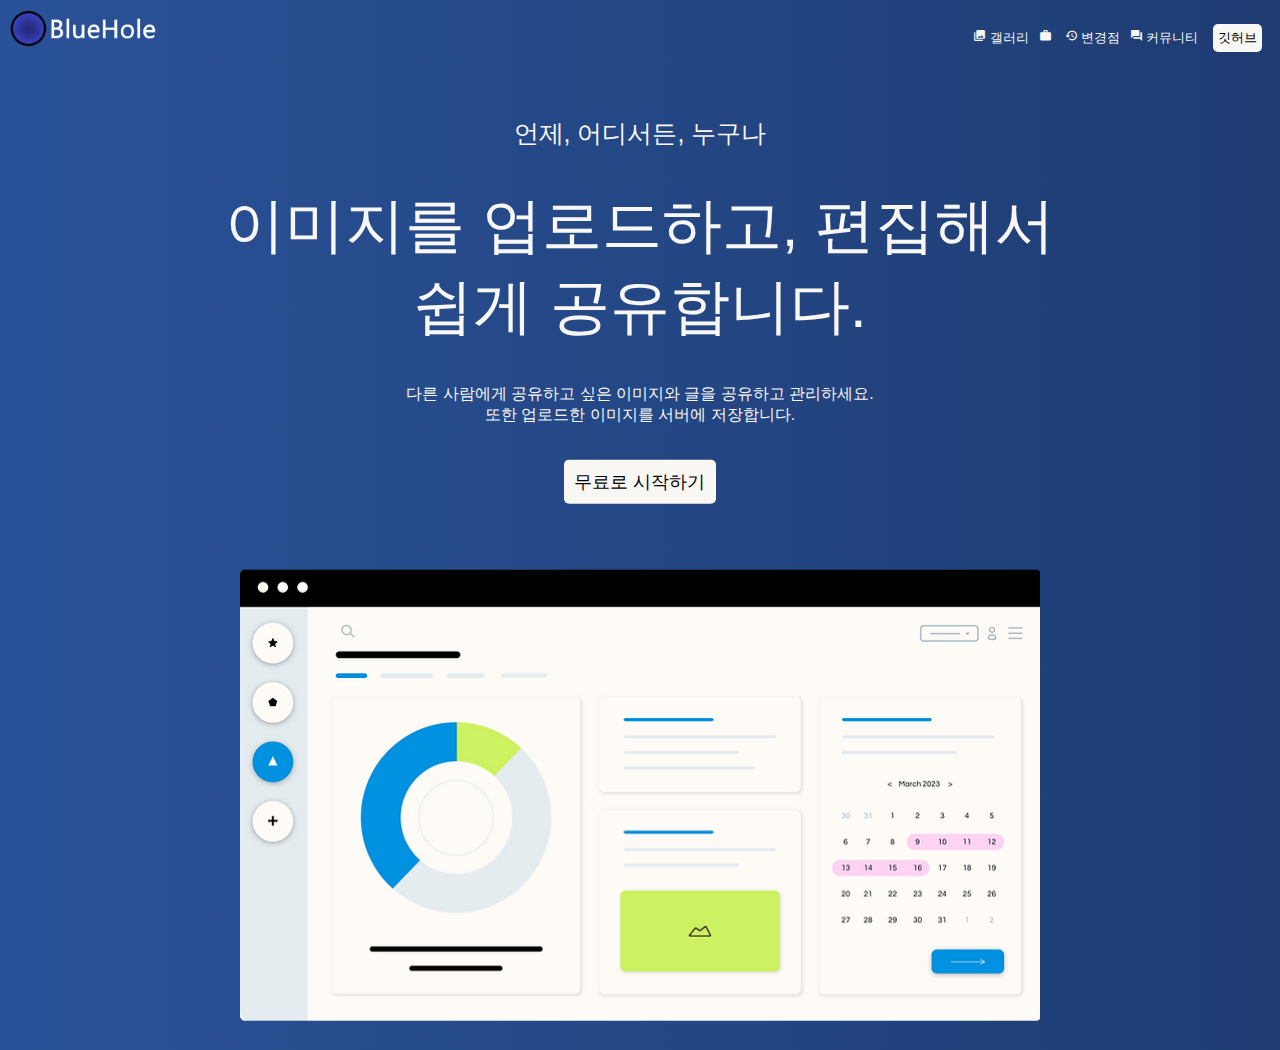
==== index.html @ ddf91cf6 "first commit" ====
<!DOCTYPE html>

<html>
<head>
    <title>BlueHole</title>
    <link rel="shortcut icon" href="./images/icon.ico">
    <meta charset="utf-8" />
    <style>
        body {
            background-color: #1e3c72;
            background: linear-gradient(to left, #1e3c72, #2a5298);
        }

        nav {
            float: right;
        }

            nav ul {
                list-style: none;
            }

        .item {
            float: left;
        }

            .item a {
                float: left;
                color: #f8f7f3;
                font-size: small;
                padding: 5px;
            }

        .icons {
            font-family: Material Icons;
        }

        button {
            margin: 0px 10px 0px 10px;
            color: black;
            background-color: #f8f7f3;
            padding: 5px;
            border: 0;
            border-radius: 5px;
        }

        main {
            width: 900px;
            position: absolute;
            left: 50%;
            transform: translateY(-50%) translateX(-50%);
            text-align: center;
            height: max-content;
            margin-top: 530px;
        }

        article {
            color: #f8f7f3;
            font-family: Arial, sans-serif;
        }

            article:nth-child(1) {
                font-size: 25px;
            }

            article:nth-child(4) {
                font-size: 60px;
            }

            article:nth-child(6) {
                font-size: 15px;
            }

        a {
            color: black;
            text-decoration: none;
        }

        #start {
            margin: 0px;
            padding: 10px;
            font-size: large;
        }

        #footer {
            width: 800px;
            margin-top: 50px;
            padding-bottom: 25px;
        }
    </style>
    <link href="https://fonts.googleapis.com/icon?family=Material+Icons" rel="stylesheet">
</head>
<body>
    <header>
        <img src="images/logo.png" width="150" alt="BlueHole" />
        <nav>
            <ul>
                <li class="item"><a href="gallery.php"><span class="icons">collections</span> 갤러리</a></li>
                <li class="item"><a href="change.html"><span class="icons">work_history</span> 변경점</a></li>
                <li class="item"><a href="community.html"><span class="icons">forum</span> 커뮤니티</a></li>
                <li class="item"><button onclick="location.href='https://github.com/mangojun/BlueHole'">깃허브</button></li>
            </ul>
        </nav>
    </header>
    <main>
        <section>
            <article>언제, 어디서든, 누구나</article><br /><br />
            <article>이미지를 업로드하고, 편집해서 쉽게 공유합니다.</article><br /><br />
            <article>다른 사람에게 공유하고 싶은 이미지와 글을 공유하고 관리하세요. <br />또한 업로드한 이미지를 서버에 저장합니다.</article><br />
            <article><p><button id="start" onclick="location.href = 'gallery.php'">무료로 시작하기</button></p></article>
        </section>
        <img src="images/footer.png" id="footer" />
    </main>
</body>
</html>
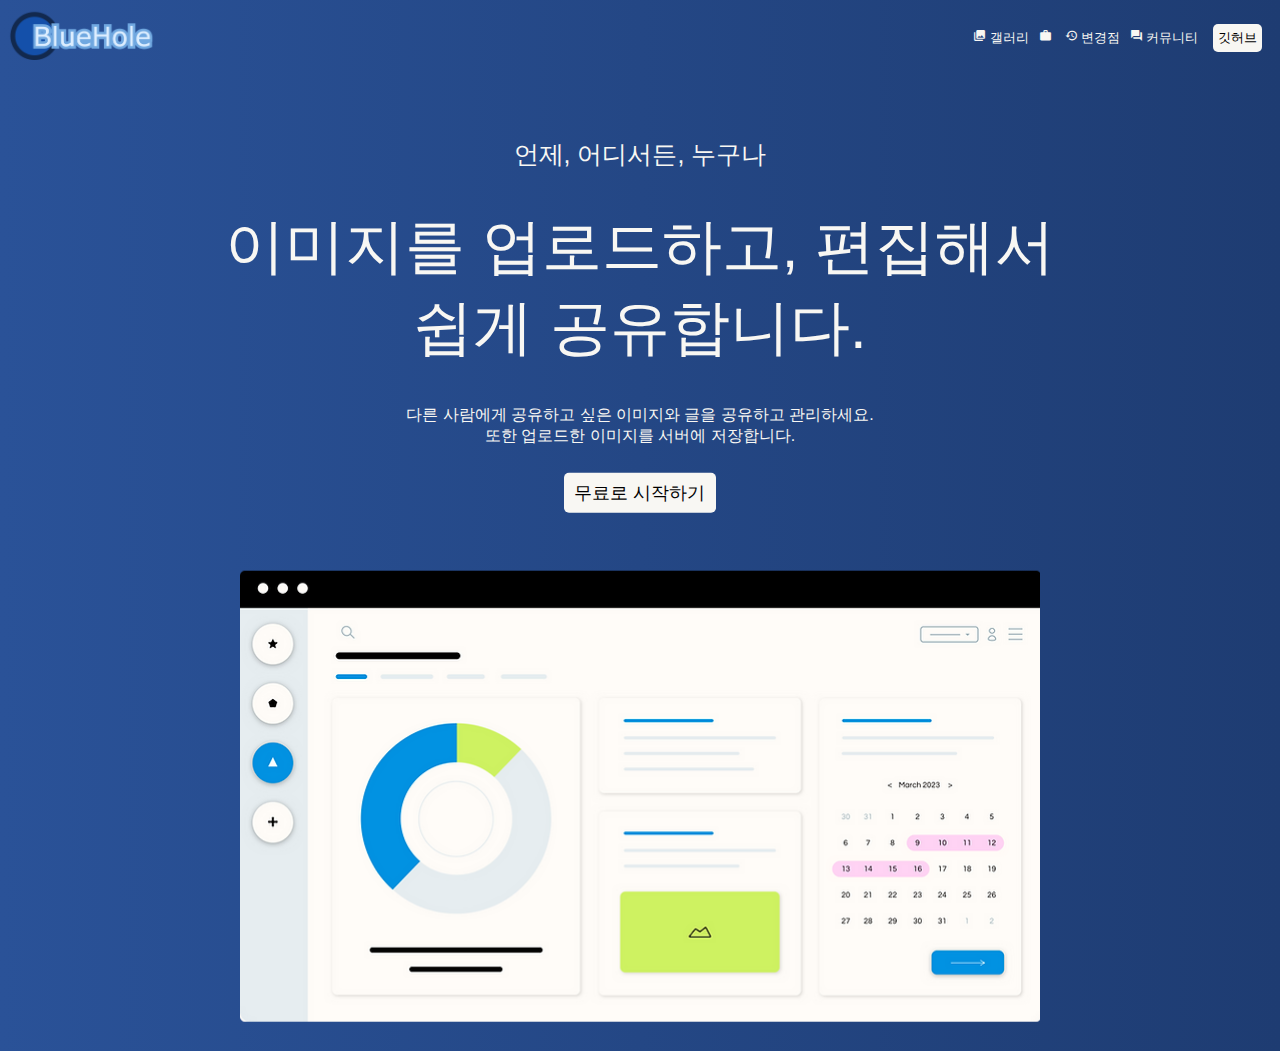
==== commit 3185deeb: "add clear" ====
--- a/index.html
+++ b/index.html
@@ -34,12 +34,11 @@
             font-family: Material Icons;
         }
 
-        button {
+        #button {
             margin: 0px 10px 0px 10px;
             color: black;
             background-color: #f8f7f3;
             padding: 5px;
-            border: 0;
             border-radius: 5px;
         }
 
@@ -79,6 +78,9 @@
             margin: 0px;
             padding: 10px;
             font-size: large;
+            color: black;
+            background-color: #f8f7f3;
+            border-radius: 5px;
         }
 
         #footer {
@@ -97,7 +99,7 @@
                 <li class="item"><a href="gallery.php"><span class="icons">collections</span> 갤러리</a></li>
                 <li class="item"><a href="change.html"><span class="icons">work_history</span> 변경점</a></li>
                 <li class="item"><a href="community.html"><span class="icons">forum</span> 커뮤니티</a></li>
-                <li class="item"><button onclick="location.href='https://github.com/mangojun/BlueHole'">깃허브</button></li>
+                <li class="item"><a id="button" href="https://github.com/mangojun/BlueHole">깃허브</a></li>
             </ul>
         </nav>
     </header>
@@ -106,7 +108,7 @@
             <article>언제, 어디서든, 누구나</article><br /><br />
             <article>이미지를 업로드하고, 편집해서 쉽게 공유합니다.</article><br /><br />
             <article>다른 사람에게 공유하고 싶은 이미지와 글을 공유하고 관리하세요. <br />또한 업로드한 이미지를 서버에 저장합니다.</article><br />
-            <article><p><button id="start" onclick="location.href = 'gallery.php'">무료로 시작하기</button></p></article>
+            <article><p><a id="start" href="gallery.php">무료로 시작하기</a></p></article>
         </section>
         <img src="images/footer.png" id="footer" />
     </main>
